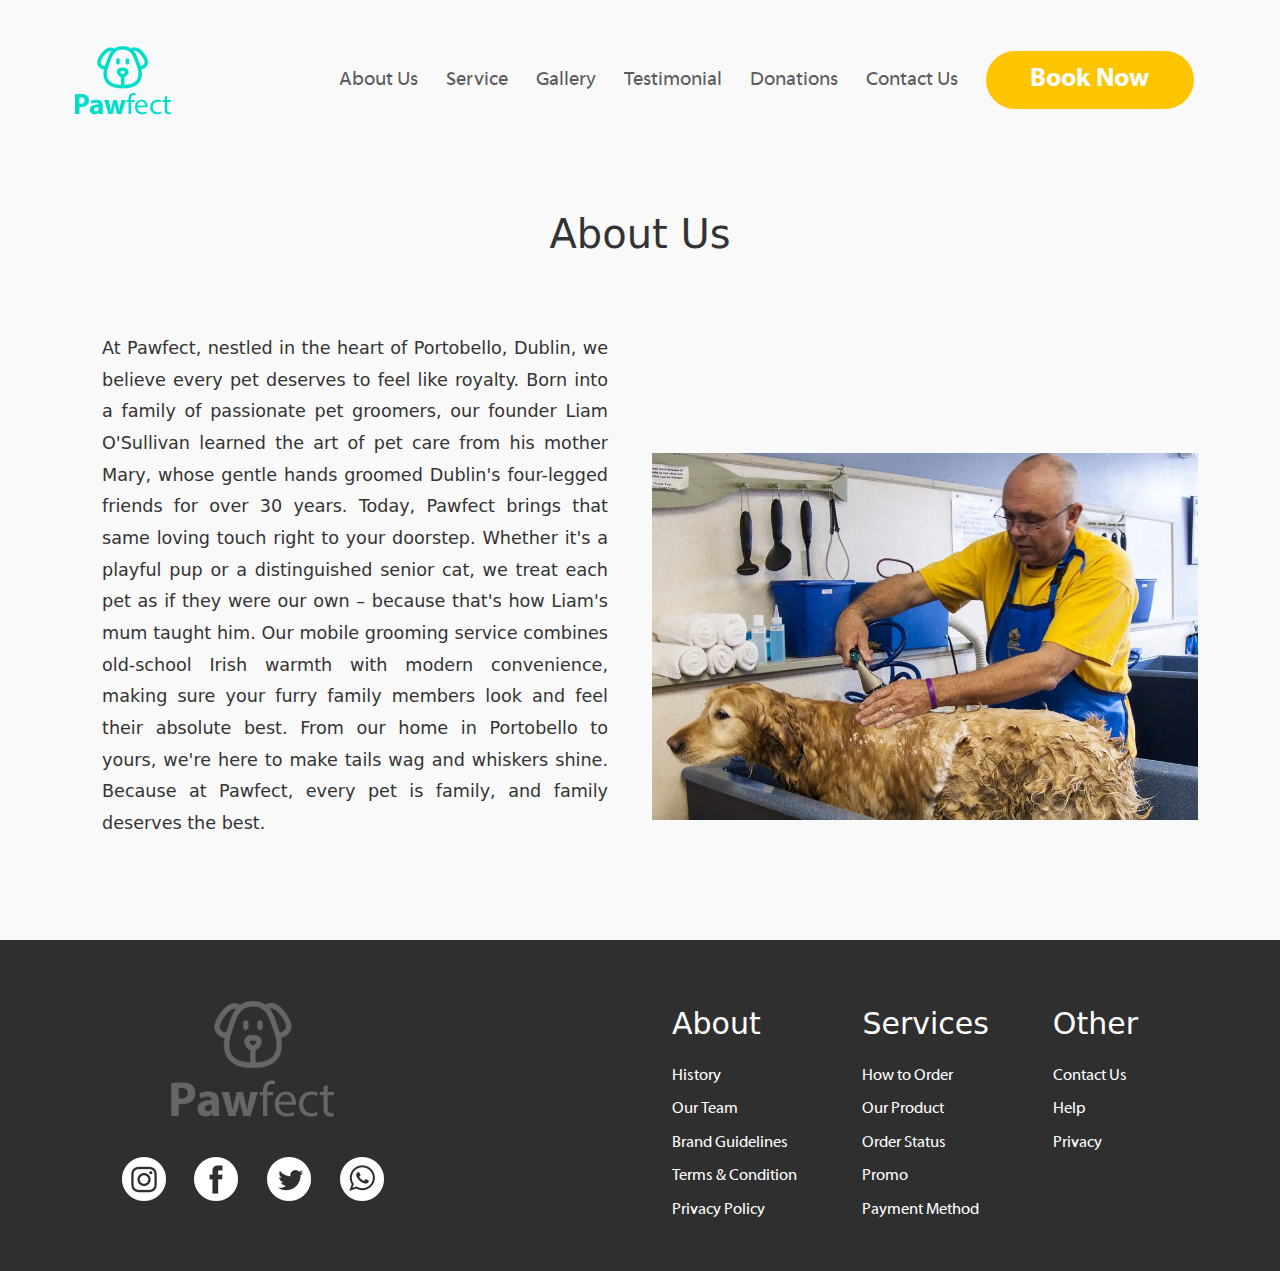
==== about.html @ eb10fc6f "Add About Us and Services pages with styling and images" ====
<!DOCTYPE html>
<html lang="en">
<head>
    <meta charset="UTF-8">
    <meta name="viewport" content="width=device-width, initial-scale=1.0">
    <title>About Us</title>
    <link href="https://cdn.jsdelivr.net/npm/bootstrap@5.3.0/dist/css/bootstrap.min.css" rel="stylesheet">
    <link rel="icon" href="./images/icons/icon-paw.png" type="image/x-icon">
    <link rel="stylesheet" href="./styles/style.css">
    <link rel="stylesheet" href="./styles/about-us.css">
</head>
<body>
    <div id="navbar"></div>
    <main>
        <div class="container">
            <div class="row align-items-center">
                <h1 class="about-us-title">About Us</h1>
                <div class="col-6">
                    <div class="about-us-container">
                        <div class="about-us-text-block">
                            <p>
                                At Pawfect, nestled in the heart of Portobello, Dublin, we believe every pet deserves to feel like royalty. Born into a family of passionate pet groomers, our founder Liam O'Sullivan learned the art of pet care from his mother Mary, whose gentle hands groomed Dublin's four-legged friends for over 30 years.
                                Today, Pawfect brings that same loving touch right to your doorstep. Whether it's a playful pup or a distinguished senior cat, we treat each pet as if they were our own – because that's how Liam's mum taught him. Our mobile grooming service combines old-school Irish warmth with modern convenience, making sure your furry family members look and feel their absolute best.
                                From our home in Portobello to yours, we're here to make tails wag and whiskers shine. Because at Pawfect, every pet is family, and family deserves the best.
                            </p>
                        </div>
                    </div>
                </div>
                <div class="col-6">
                    <img src="./images/dog-bath.png" alt="Dog Bath" class="img-fluid about-us-img">
                </div>
            </div>
        </div>
    </main>
    <div id="footer"></div>

    <script src="https://cdn.jsdelivr.net/npm/bootstrap@5.3.0/dist/js/bootstrap.bundle.min.js"></script>
    <script src="./scripts/app.js"></script>
</body>
</html>
---- styles/style.css ----
:root {
  --text-color-dark: #2f2f2f;
  --text-color-light: #ffffff;
  --blue-color: #41f8e4;
  --yellow-color: #fcc500;
  --pink-color: #fb9a99;
  --blue-button-color: #00dfca;
}

/* Basic body styles */
body {
  width: 100%;
  height: auto;
  min-height: 100vh;
  margin: 0; /* Remove margin */
  padding: 0; /* Remove padding */
  box-sizing: border-box; /* Include padding and border in size */
  line-height: 1.6; /* Improve readability */
  color: #333; /* Dark gray text */
  background-color: #f9f9f9; /* Light background */
  -webkit-font-smoothing: antialiased; /* Smooth fonts */
  -moz-osx-font-smoothing: grayscale; /* Smooth fonts (macOS) */
}

/* Apply box-sizing to all elements */
*,
*::before,
*::after {
  box-sizing: inherit;
}

@font-face {
  font-family: "Myriad Web Pro";
  font-style: normal;
  font-weight: normal;
  src: local("Myriad Web Pro"),
    url("../fonts/myriad-web-pro.woff") format("woff");
}

@font-face {
  font-family: "MyriadWebPro-Bold";
  font-style: normal;
  font-weight: bold;
  src: local("MyriadWebPro-Bold"),
    url("../fonts/myriadwebpro-bold.woff") format("woff");
}

@font-face {
  font-family: "MyriadWebPro-CondensedItalic";
  font-style: normal;
  font-weight: normal;
  src: local("MyriadWebPro-CondensedItalic"),
    url("../fonts/myriadwebpro-condenseditalic.woff") format("woff");
}
.container {
  display: flex;
  flex-wrap: wrap;
  gap: 2%;
  box-sizing: border-box;
}
.hidden {
  display: none;
}
.navbar {
  height: 10em;
  z-index: 1050;
  background-color: #f9f9f9;
}
.navbar-collapse {
  background-color: #f9f9f9;
}
.navbar-toggler {
  margin-left: auto;
}
.navbar-nav {
  align-items: center;
  padding-right: 5%;
}
.nav-item {
  margin-right: 12px;
}
.nav-item:last-child {
  padding-right: 0;
}
.nav-link {
  font-family: "Myriad Web Pro";
  font-size: 20px;
}
.nav-link-last-item {
  font-family: "MyriadWebPro-Bold";
  font-size: 26px;
  color: var(--text-color-light);
  background-color: var(--yellow-color);
  border-radius: 50px;
  border: none;
  width: 8em;
  height: 2.2em;
}
.navbar-brand {
  padding-left: 5%;
}
.brand-part1 {
  font-family: "MyriadWebPro-Bold";
}
.brand-part2 {
  font-family: "Myriad Web Pro";
}

.footer-container {
  display: flex;
  align-items: center;
  justify-content: space-between;
  background-color: var(--text-color-dark);
  width: 100%;
  padding: 40px 5%;
  gap: 20%;
}
.footer a {
  display: block;
  text-decoration: none;
  color: var(--text-color-light);
  font-family: "Myriad Web Pro";
  margin-bottom: 8px;
}
.three-blocks {
  display: flex;
  flex-direction: row;
  flex-wrap: wrap;
  gap: 5%;
  width: 100%;
  margin-top: 20px;
}
.three-blocks p {
  color: var(--text-color-light);
  font-size: 30px;
}
.logo-social-media {
  display: flex;
  flex-direction: column;
  align-items: center;
  padding: 20px 5%;
  gap: 40px;
}
.social-media {
  display: flex;
  gap: 1.8em;
}

.about-block {
  display: flex;
  flex-direction: column;
}
.services-block {
  display: flex;
  flex-direction: column;
}
.other-block {
  display: flex;
  flex-direction: column;
}

.about-block,
.services-block,
.other-block {
  flex: 1 1 20%;
  width: 130px;
}
@media (max-width: 1140px) {
  .nav-link {
    font-family: "Myriad Web Pro";
    font-weight: bold;
    font-size: 16px;
  }
  .nav-item {
    margin-right: 8px;
  }
}
@media (max-width: 768px) {
  .logo-social-media {
    flex-direction: row;
    gap: 100px;
  }
  .footer-container {
    flex-direction: column;
  }
  .three-blocks {
    flex-direction: column;
  }
  .social-media img {
    width: 34px;
  }
}
@media (max-width: 575.98px) {
  .logo-social-media {
    flex-direction: column;
    gap: 50px;
  }
}
.input-group-append {
  cursor: pointer;
}
---- styles/about-us.css ----
.about-us-text-block {
    text-align: justify;
    line-height: 1.8;
    padding: 0 20px;
    font-size: 1.1rem;
    color: #333;
    margin-bottom: 100px;
}

.about-us-title {
    margin-top: 50px;
    margin-bottom: 75px;
    text-align: center;
}

.about-us-img {
    width: 100%;
    height: auto;
}
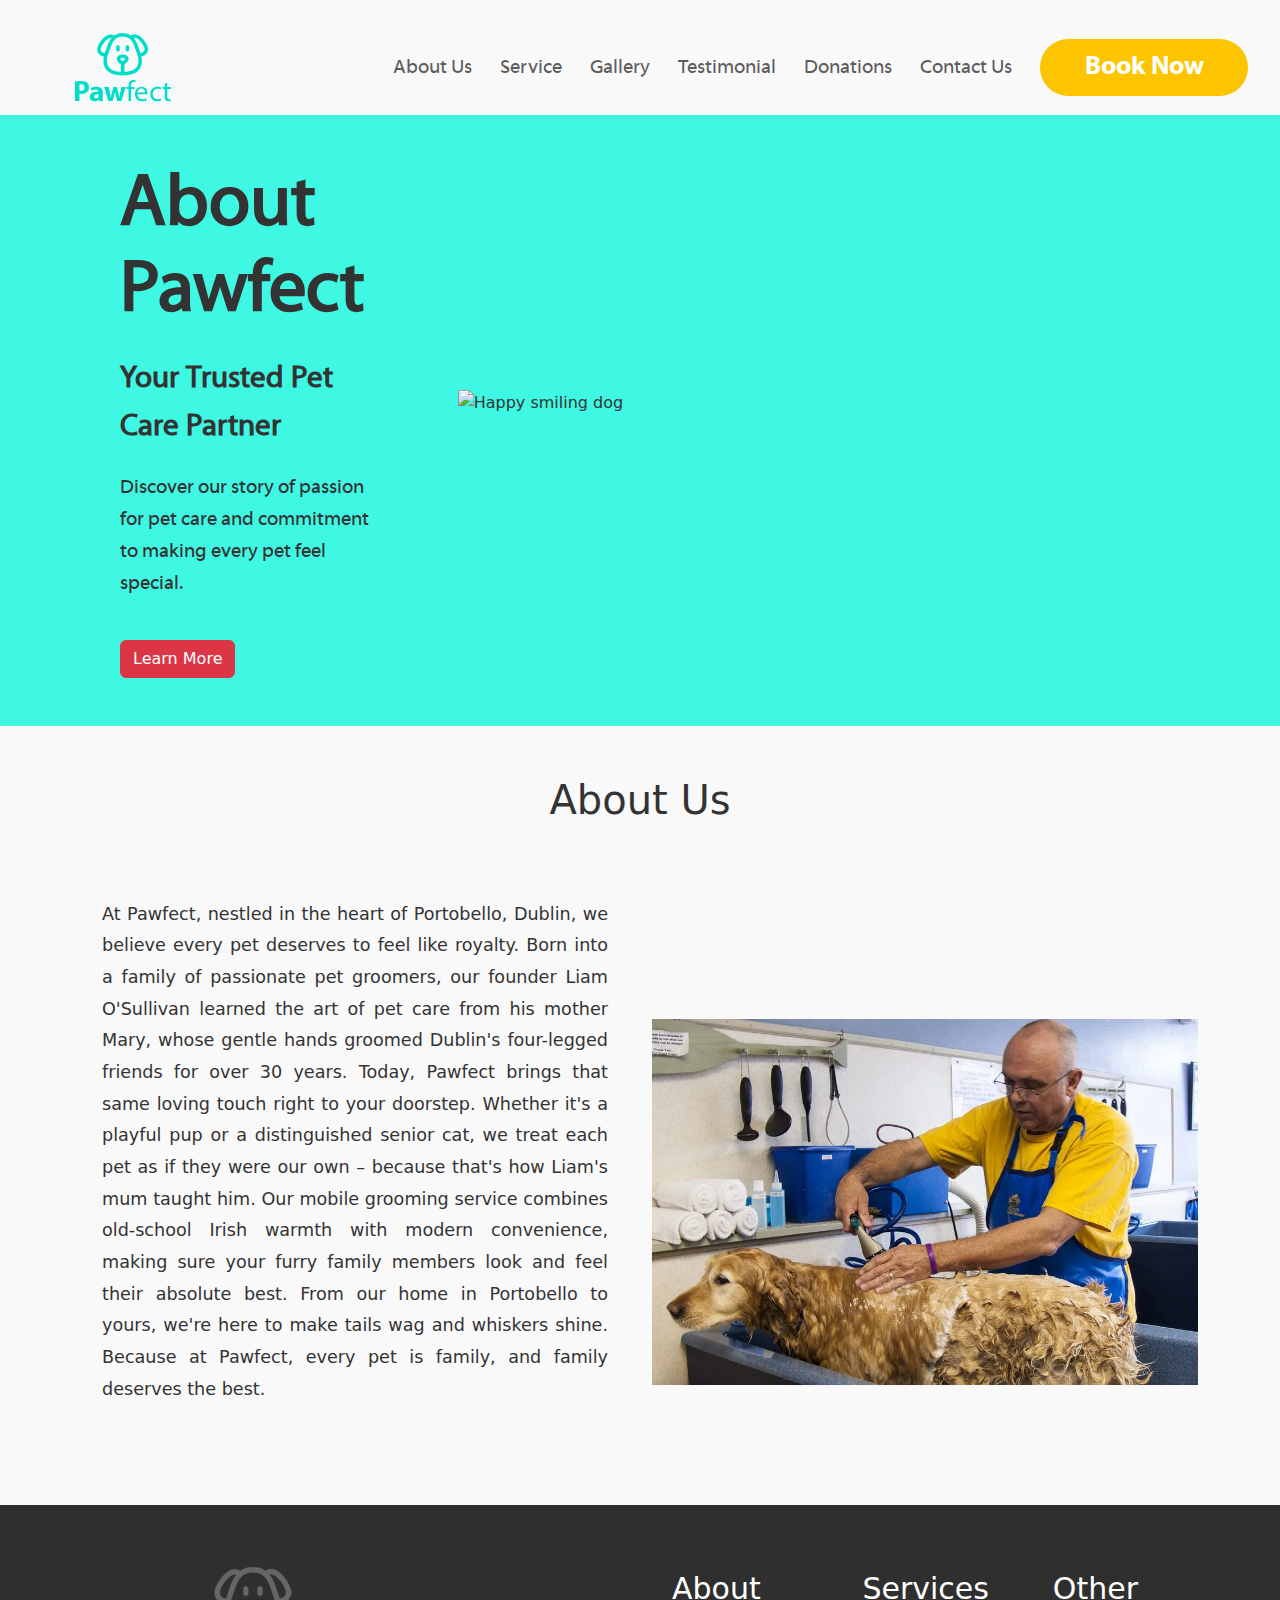
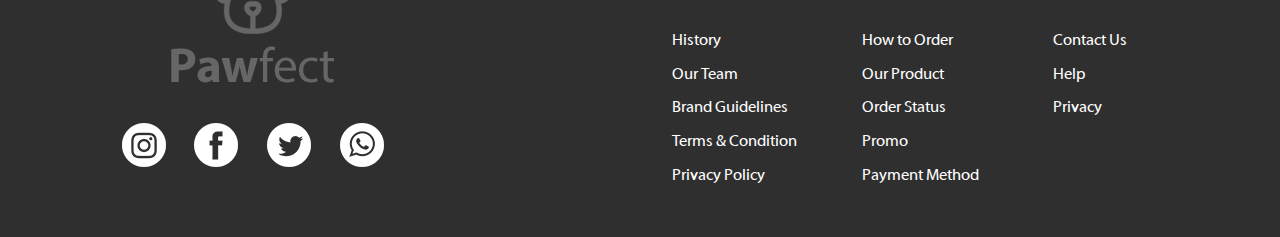
==== commit 6d379bae: "Add about and services pages with styles and images" ====
--- a/about.html
+++ b/about.html
@@ -11,7 +11,41 @@
 </head>
 <body>
     <div id="navbar"></div>
-    <main>
+
+    <!-- Banner Section -->
+<div class="contents">
+    <div class="about-banner py-5">
+        <div class="container">
+            <div class="row align-items-center" style="min-height: 450px">
+                <!-- text section -->
+                <div class="col-lg-6 text-lg-start text-center about-banner-text">
+                    <h1 class="about-banner-title">
+                        About<br>Pawfect
+                    </h1>
+                    <p class="about-banner-subtitle">
+                        Your Trusted Pet<br>
+                        Care Partner
+                    </p>
+                    <p class="about-banner-description">
+                        Discover our story of passion for pet care
+                        and commitment to making every pet
+                        feel special.
+                    </p>
+                    <a href="#about-content">
+                        <button class="btn btn-danger mt-4">Learn More</button>
+                    </a>
+                </div>
+                <!-- img section -->
+                <div class="col-lg-6 d-flex justify-content-end">
+                    <img src="./images/dog-smiling.png" alt="Happy smiling dog" class="about-banner-img">
+                </div>
+            </div>
+        </div>
+    </div>
+</div>
+
+    <!-- Main Content -->
+    <main id="about-content">
         <div class="container">
             <div class="row align-items-center">
                 <h1 class="about-us-title">About Us</h1>
--- a/styles/style.css
+++ b/styles/style.css
@@ -61,8 +61,11 @@
 .hidden {
   display: none;
 }
+.container-fluid {
+  padding-top: 20px;
+  gap: 20px
+}
 .navbar {
-  height: 10em;
   z-index: 1050;
   background-color: #f9f9f9;
 }
@@ -74,7 +77,7 @@
 }
 .navbar-nav {
   align-items: center;
-  padding-right: 5%;
+  /* padding-right: 5%; */
 }
 .nav-item {
   margin-right: 12px;
--- a/styles/about-us.css
+++ b/styles/about-us.css
@@ -17,3 +17,40 @@
     width: 100%;
     height: auto;
 }
+
+.about-banner {
+    background-color: #3ef8e3;
+}
+
+.about-banner-text {
+    padding-left: 50px;
+}
+
+.about-banner-title {
+    font-size: 72px;
+    line-height: 1.2;
+    margin-bottom: 20px;
+    font-family: 'Myriad Web Pro';
+    font-weight: bold;
+}
+
+.about-banner-subtitle {
+    font-size: 30px;
+    margin-bottom: 20px;
+    font-family: 'Myriad Web Pro';
+    font-weight: bold;
+}
+
+.about-banner-description {
+    max-width: 400px;
+    line-height: 1.6;
+    font-size: 20px;
+    font-family: 'Myriad Web Pro';
+}
+
+.about-banner-img {
+    width: 100%;
+    max-width: 600px;
+    transform: translateX(50px);
+    margin-top: -30px;
+}
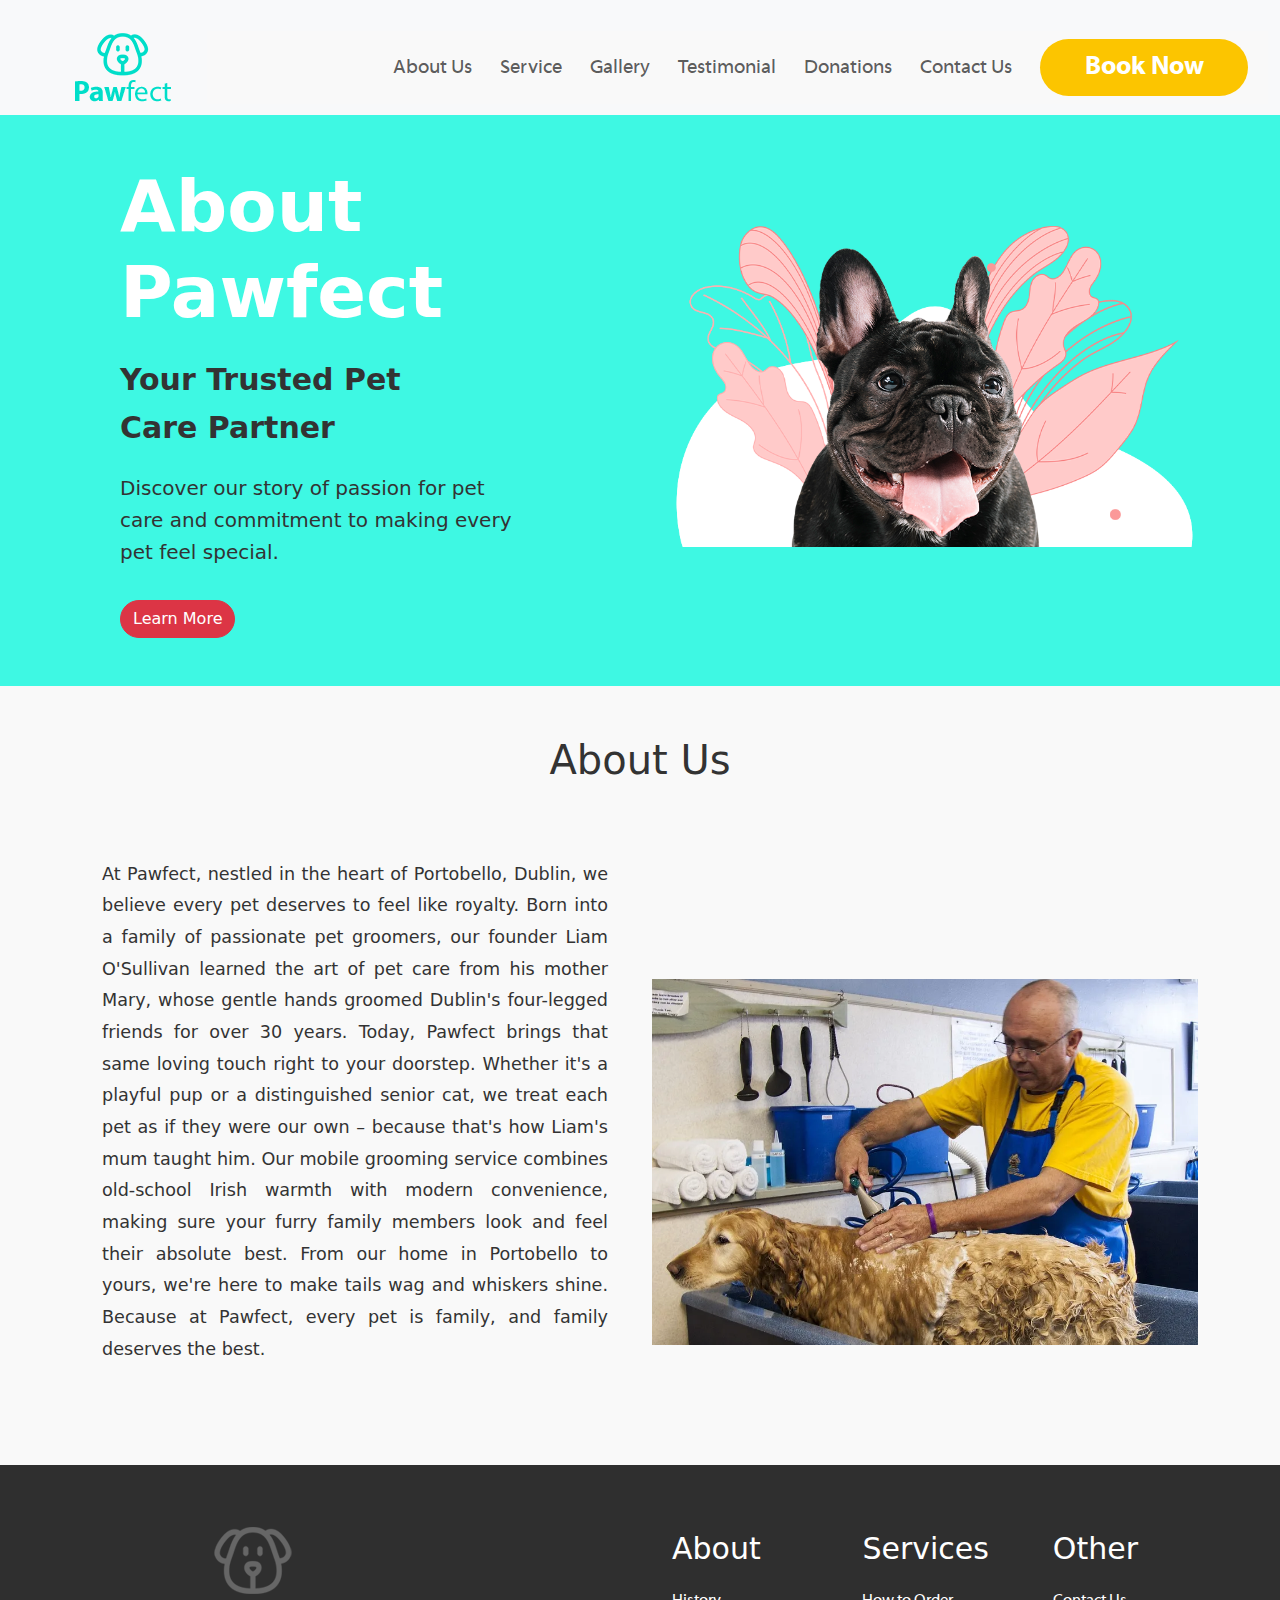
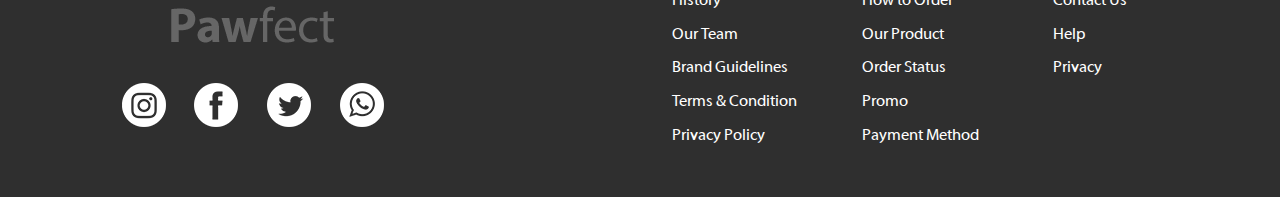
==== commit 47360daf: "Updated about and services pages with refined styles and button consistency" ====
--- a/about.html
+++ b/about.html
@@ -10,7 +10,7 @@
     <link rel="stylesheet" href="./styles/about-us.css">
 </head>
 <body>
-    <div id="navbar"></div>
+<div id="navbar"></div>
 
     <!-- Banner Section -->
 <div class="contents">
@@ -19,25 +19,24 @@
             <div class="row align-items-center" style="min-height: 450px">
                 <!-- text section -->
                 <div class="col-lg-6 text-lg-start text-center about-banner-text">
-                    <h1 class="about-banner-title">
+                    <h1 class="banner-title">
                         About<br>Pawfect
                     </h1>
-                    <p class="about-banner-subtitle">
+                    <p class="banner-subtitle ">
                         Your Trusted Pet<br>
                         Care Partner
                     </p>
-                    <p class="about-banner-description">
+                    <p class="banner-description">
                         Discover our story of passion for pet care
                         and commitment to making every pet
                         feel special.
                     </p>
                     <a href="#about-content">
-                        <button class="btn btn-danger mt-4">Learn More</button>
+                        <button class="btn btn-danger mt-3" style="border-radius: 50px">Learn More</button>
                     </a>
                 </div>
-                <!-- img section -->
                 <div class="col-lg-6 d-flex justify-content-end">
-                    <img src="./images/dog-smiling.png" alt="Happy smiling dog" class="about-banner-img">
+                    <img src="./images/img-dog-1.png" alt="Happy smiling dog" class="about-banner-img">
                 </div>
             </div>
         </div>
@@ -45,19 +44,17 @@
 </div>
 
     <!-- Main Content -->
-    <main id="about-content">
-        <div class="container">
+    <main>
+        <div class="container" id="about-content">
             <div class="row align-items-center">
                 <h1 class="about-us-title">About Us</h1>
                 <div class="col-6">
-                    <div class="about-us-container">
                         <div class="about-us-text-block">
                             <p>
                                 At Pawfect, nestled in the heart of Portobello, Dublin, we believe every pet deserves to feel like royalty. Born into a family of passionate pet groomers, our founder Liam O'Sullivan learned the art of pet care from his mother Mary, whose gentle hands groomed Dublin's four-legged friends for over 30 years.
                                 Today, Pawfect brings that same loving touch right to your doorstep. Whether it's a playful pup or a distinguished senior cat, we treat each pet as if they were our own – because that's how Liam's mum taught him. Our mobile grooming service combines old-school Irish warmth with modern convenience, making sure your furry family members look and feel their absolute best.
                                 From our home in Portobello to yours, we're here to make tails wag and whiskers shine. Because at Pawfect, every pet is family, and family deserves the best.
                             </p>
-                        </div>
                     </div>
                 </div>
                 <div class="col-6">
--- a/styles/style.css
+++ b/styles/style.css
@@ -61,6 +61,7 @@
 .hidden {
   display: none;
 }
+
 .container-fluid {
   padding-top: 20px;
   gap: 20px
@@ -77,7 +78,6 @@
 }
 .navbar-nav {
   align-items: center;
-  /* padding-right: 5%; */
 }
 .nav-item {
   margin-right: 12px;
@@ -202,3 +202,26 @@
 .input-group-append {
   cursor: pointer;
 }
+
+
+.banner-title {
+  font-size: 72px;
+  line-height: 1.2;
+  margin-bottom: 20px;
+  font-weight: bold;
+  color: white;
+}
+
+.banner-description {
+  max-width: 400px;
+  line-height: 1.6;
+  font-size: 20px;
+}
+
+.banner-subtitle {
+  font-size: 30px;
+  margin-bottom: 20px;
+  font-weight: bold;
+}
+
+
--- a/styles/about-us.css
+++ b/styles/about-us.css
@@ -11,6 +11,7 @@
     margin-top: 50px;
     margin-bottom: 75px;
     text-align: center;
+    
 }
 
 .about-us-img {
@@ -26,31 +27,19 @@
     padding-left: 50px;
 }
 
-.about-banner-title {
-    font-size: 72px;
-    line-height: 1.2;
-    margin-bottom: 20px;
-    font-family: 'Myriad Web Pro';
-    font-weight: bold;
-}
-
-.about-banner-subtitle {
-    font-size: 30px;
-    margin-bottom: 20px;
-    font-family: 'Myriad Web Pro';
-    font-weight: bold;
-}
-
-.about-banner-description {
-    max-width: 400px;
-    line-height: 1.6;
-    font-size: 20px;
-    font-family: 'Myriad Web Pro';
-}
-
 .about-banner-img {
     width: 100%;
     max-width: 600px;
     transform: translateX(50px);
     margin-top: -30px;
 }
+
+@media (max-width: 991px) {
+    .about-us-text-block {
+        margin-bottom: 30px;
+    }
+    
+    .about-us-img {
+        margin-bottom: 30px;
+    }
+}
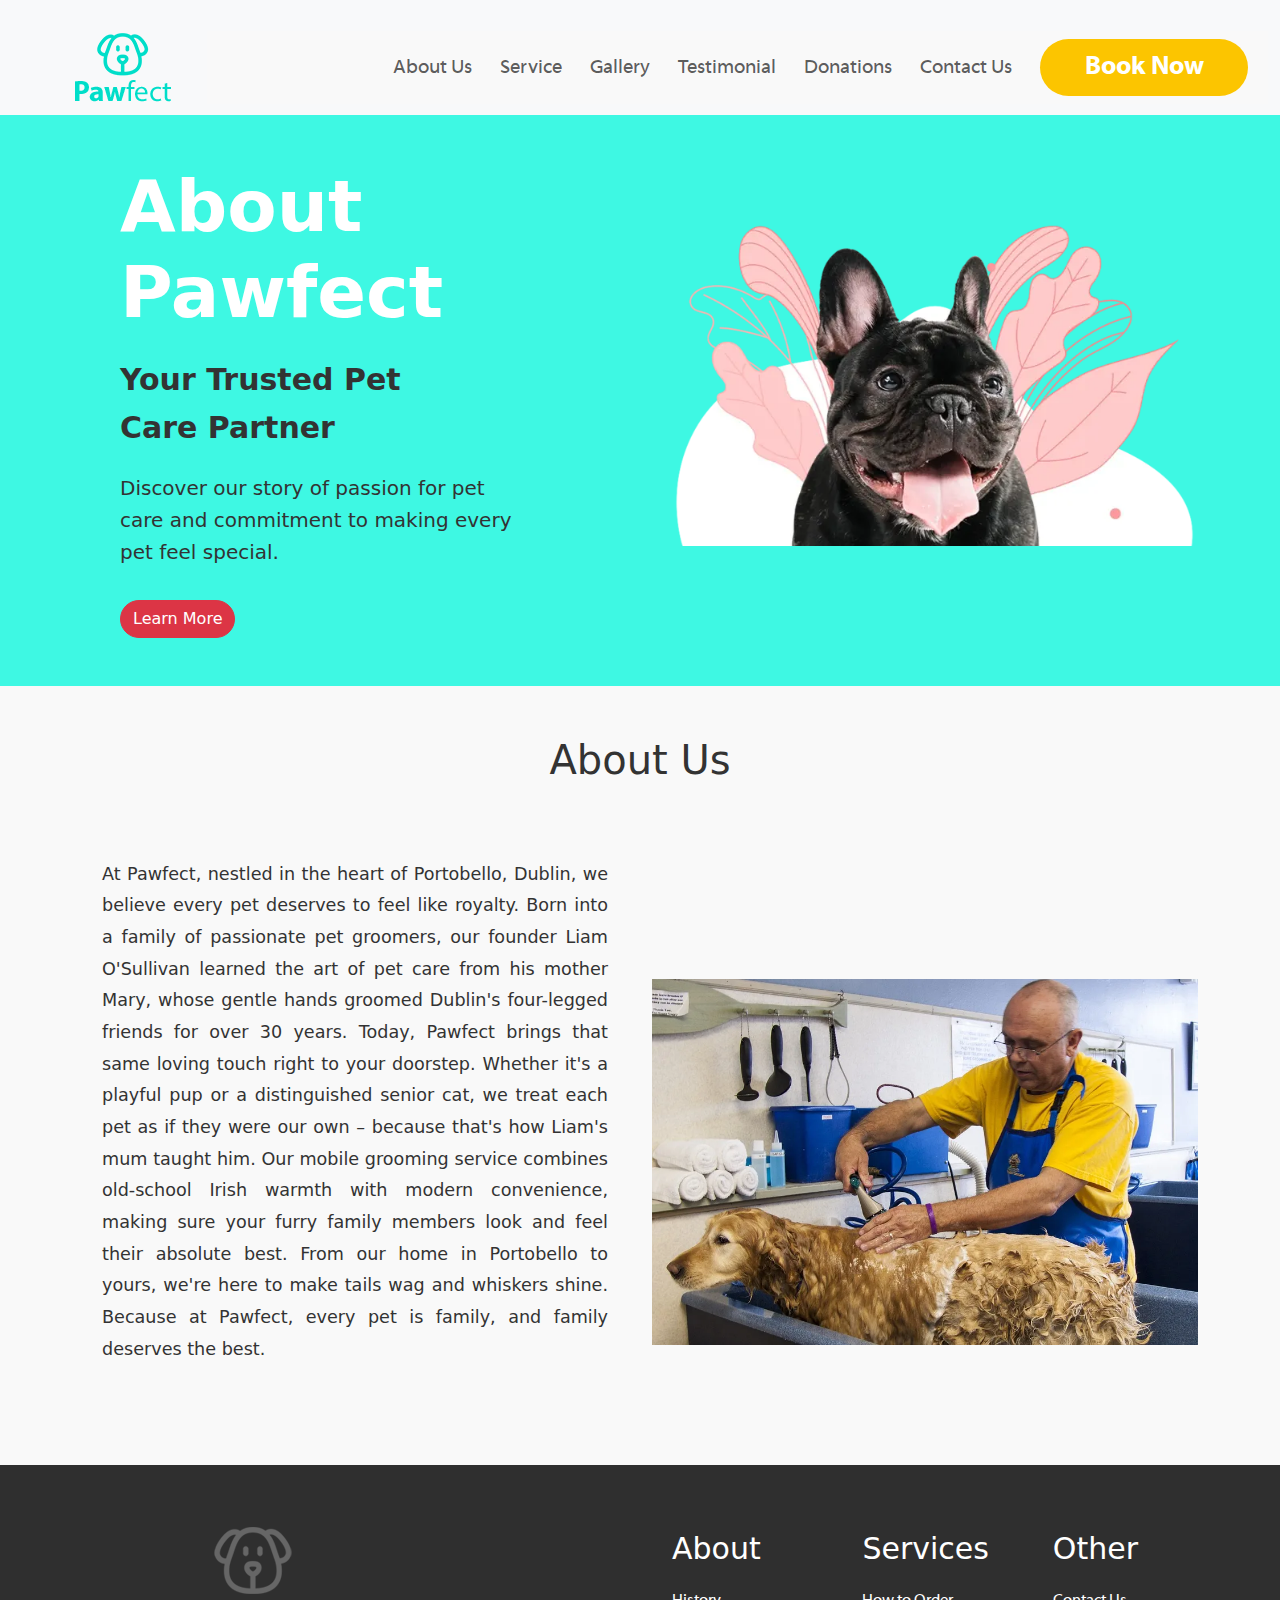
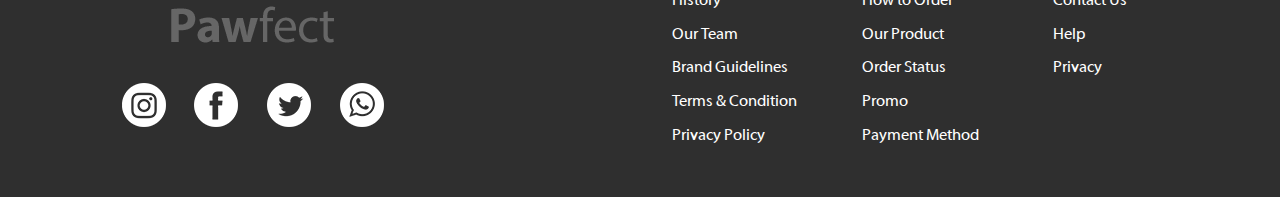
==== commit 29bb39b7: "Update service and about page images for better quality and consistency" ====
--- a/about.html
+++ b/about.html
@@ -36,7 +36,7 @@
                     </a>
                 </div>
                 <div class="col-lg-6 d-flex justify-content-end">
-                    <img src="./images/img-dog-1.png" alt="Happy smiling dog" class="about-banner-img">
+                    <img src="./images/img-dog-1.webp" alt="Happy smiling dog" class="about-banner-img">
                 </div>
             </div>
         </div>
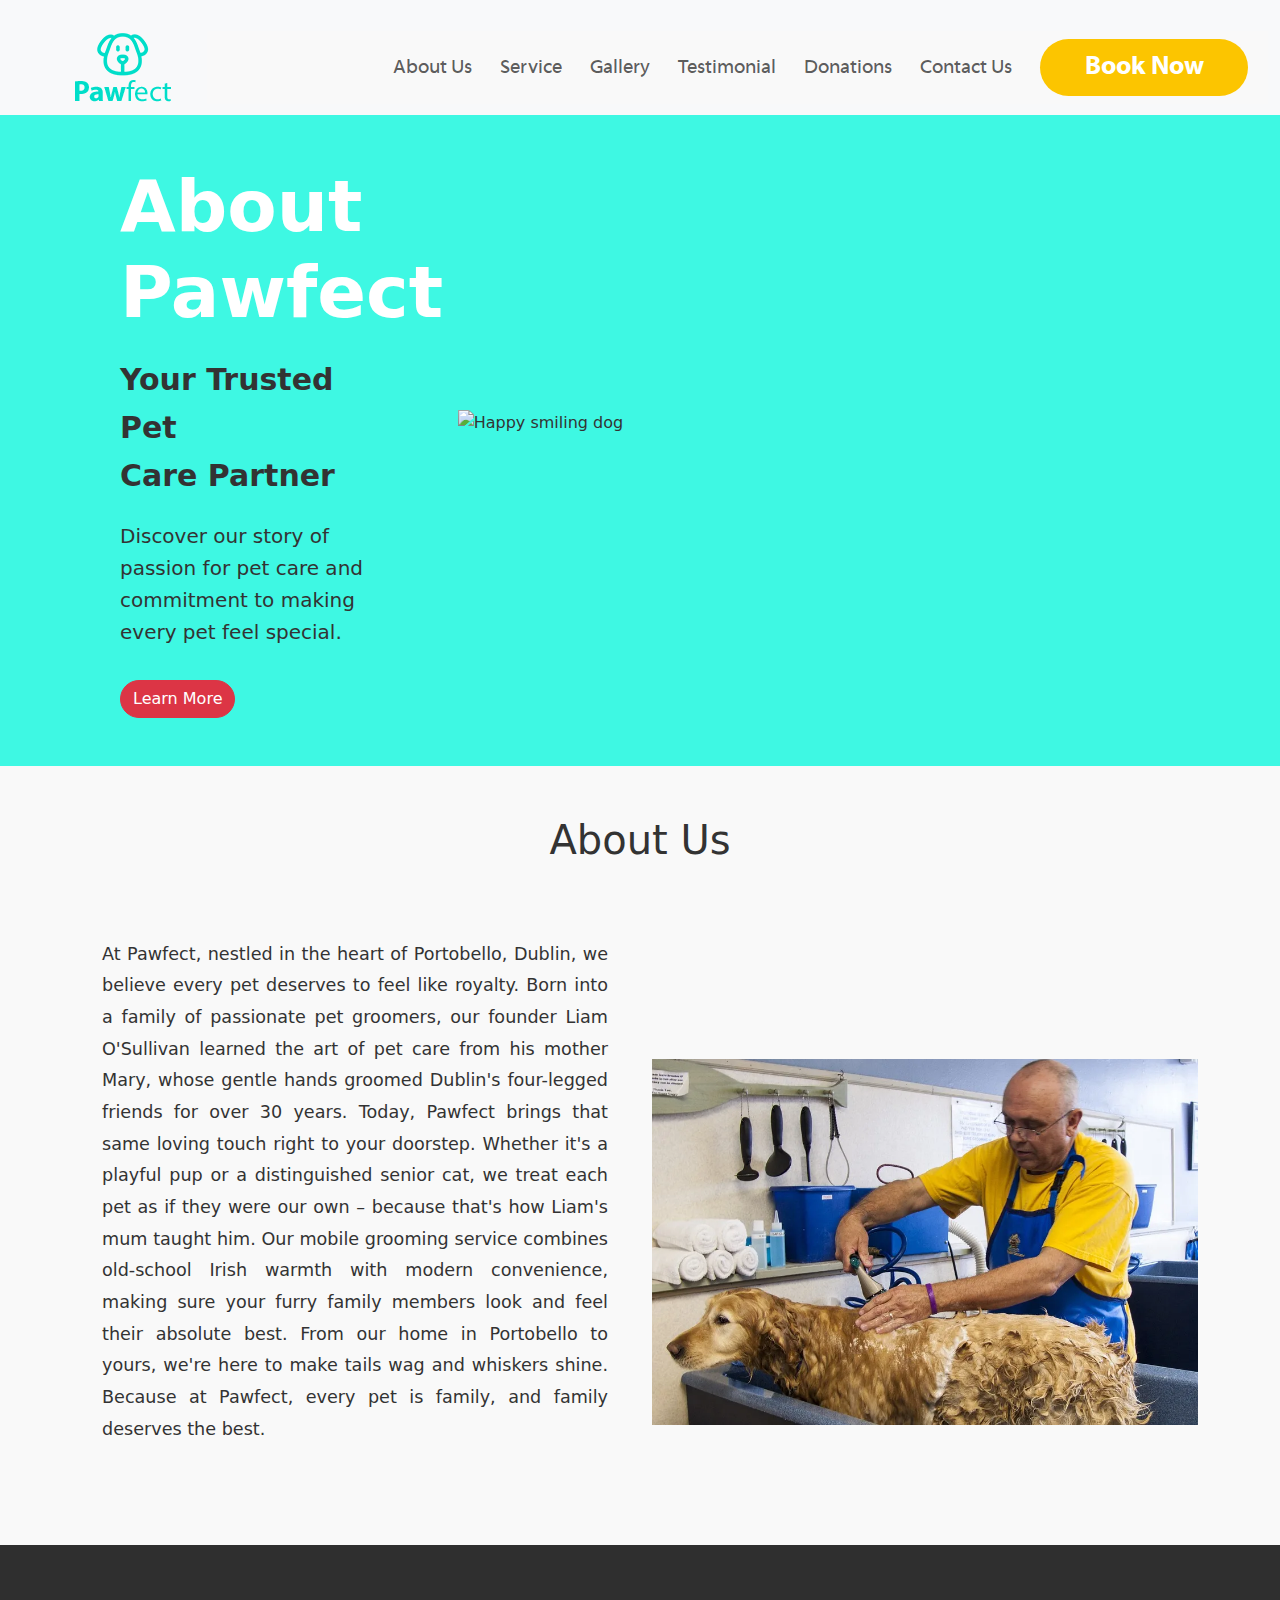
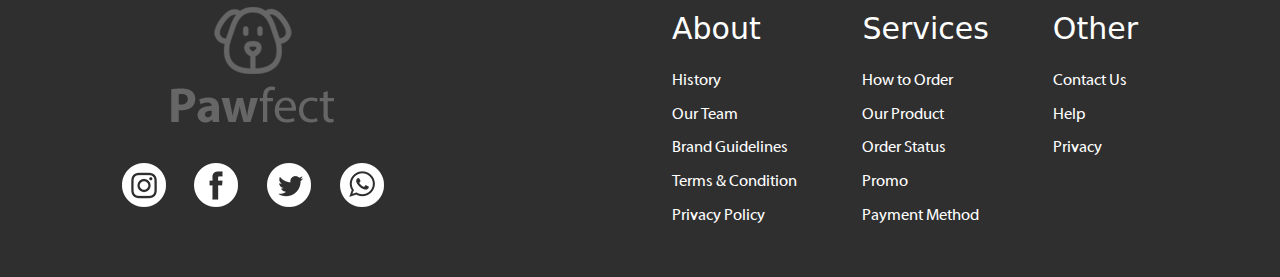
==== commit 8be4caab: "gap changed" ====
--- a/about.html
+++ b/about.html
@@ -36,7 +36,7 @@
                     </a>
                 </div>
                 <div class="col-lg-6 d-flex justify-content-end">
-                    <img src="./images/img-dog-1.webp" alt="Happy smiling dog" class="about-banner-img">
+                    <img src="./images/img-dog-1.png" alt="Happy smiling dog" class="about-banner-img">
                 </div>
             </div>
         </div>
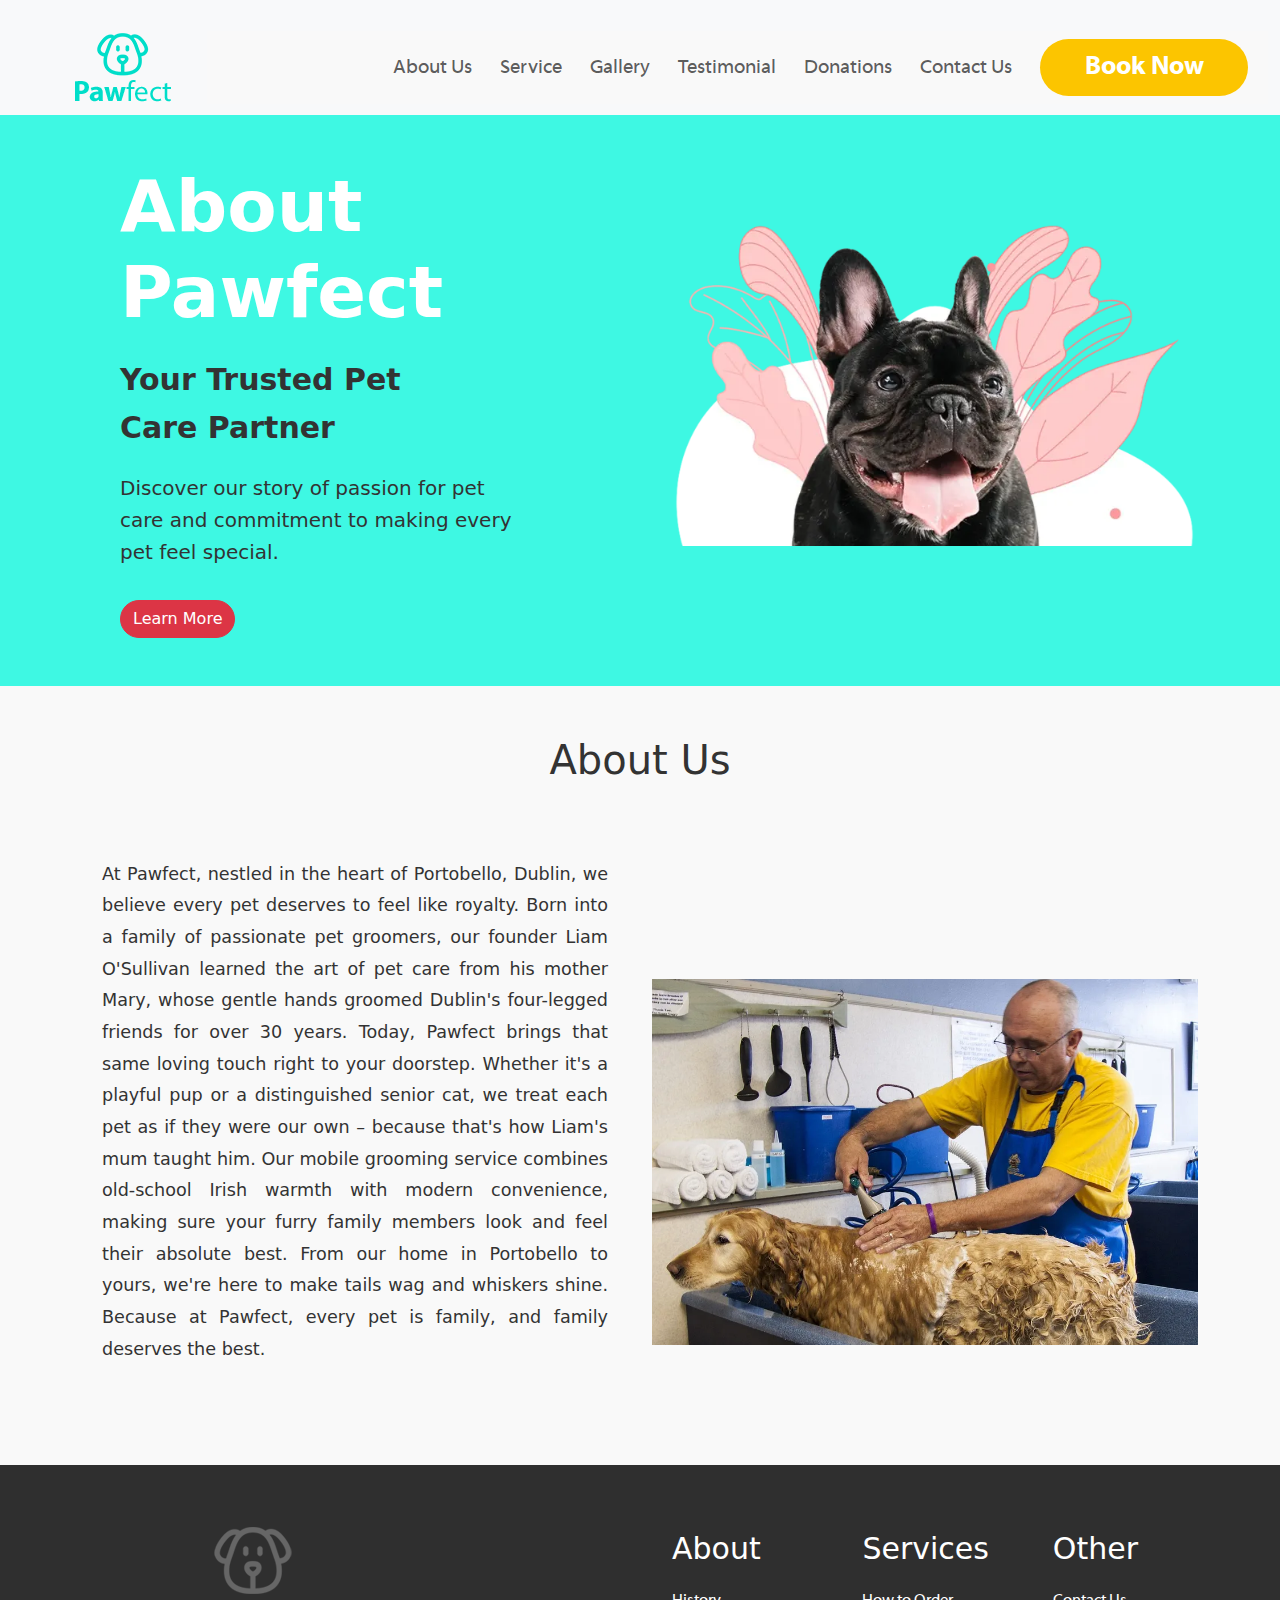
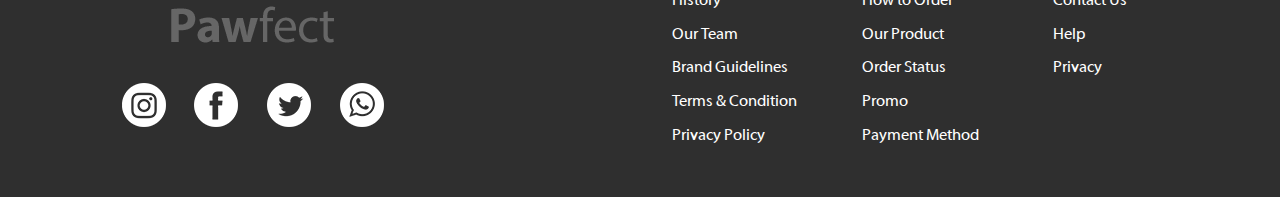
==== commit 8b0a1628: "do-it-block-container gap changed" ====
--- a/about.html
+++ b/about.html
@@ -36,7 +36,7 @@
                     </a>
                 </div>
                 <div class="col-lg-6 d-flex justify-content-end">
-                    <img src="./images/img-dog-1.png" alt="Happy smiling dog" class="about-banner-img">
+                    <img src="./images/img-dog-1.webp" alt="Happy smiling dog" class="about-banner-img">
                 </div>
             </div>
         </div>
